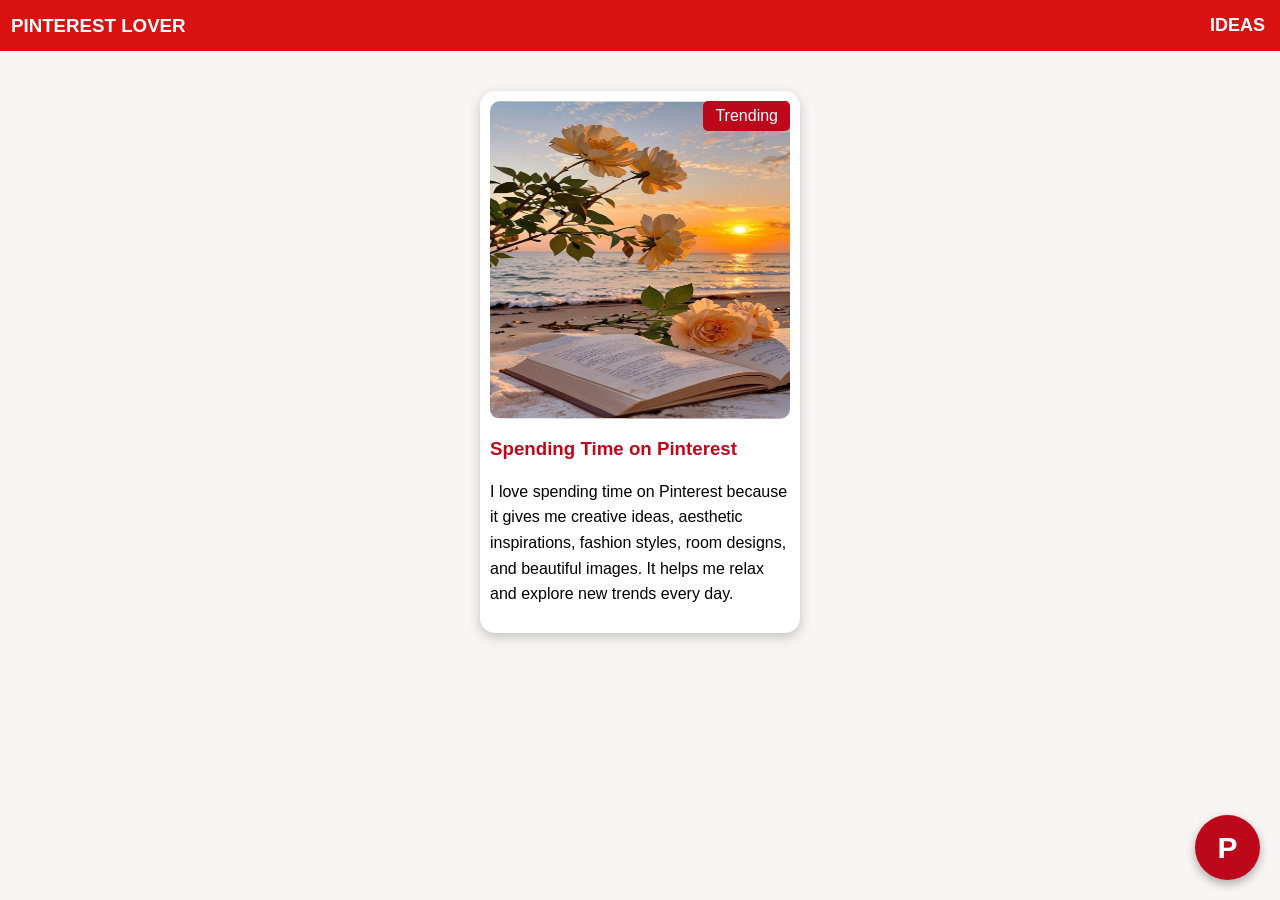
==== index.html @ 4ae5e1ac "renamed to index" ====
<!DOCTYPE html>
<html lang="en">
<head>
  <meta charset="UTF-8">
  <meta name="viewport" content="width=device-width, initial-scale=1.0">
  <title>UI Card</title>
</head>
<style>
body{
  margin: 0px;
  font-family: 'Segoe UI', Tahoma, Geneva, Verdana, sans-serif;
  background-color: #f8f4f4;

}
/* sticky nav */
nav{
  background-color: rgb(217, 17, 17);
  padding: 10px;
  margin: 0px;
  position: sticky;
  top: 0px;
  z-index: 1000;
  display: flex;
  justify-content: space-between;
  align-items: center;
}
nav h3{
  margin: 1px;
    color: white; 
  
}
nav a{
  color: aliceblue;
  margin: 5px;
  text-decoration: none;
  font-size: 18px;
  font-weight: bolder;
}

main{
padding: 40px;

}
.card{

  width: 300px;
  background-color: white;
  border-radius: 15px;
  padding: 10px;
  margin: auto;
  position: relative;
  box-shadow: 0 4px 12px rgba(0,0,0,0.2);

}
.card img{
  width: 100%;
  border-radius: 10px;
  height:318px;

}
.card h3 {
  margin-top: 15px;
  color: #bd081c;
}
.card p{
  line-height: 1.6;
}
 .badge{
      background-color:#bd081c;
      color:white;

      padding:6px 12px;

      border-radius:5px;

      position:absolute;

      top:10px;
      right:10px;
    }

    /* FAB */

    .fab{
      width:65px;
      height:65px;

      background-color:#bd081c;
      color:white;

      border-radius:50%;

      display:flex;
      justify-content:center;
      align-items:center;

      font-size:30px;
      font-weight:bold;
      text-decoration:none;

      position:fixed;

      bottom:20px;
      right:20px;

      box-shadow:0 4px 10px rgba(0,0,0,0.3);
    }

    /* EXTRA SCROLL */

    section{
      height:1000px;
    }

</style>
<body>
  <!-- sticky navbar -->
  <nav>
    <h3>PINTEREST LOVER</h3>
    <!-- NAVBAR PINTEREST LINK -->
  
     <a href="https://in.pinterest.com/search/pins/?q=aesthetic%20room" target="_blank">
  IDEAS
</a>
  </nav>
  <main>
<!-- card -->
<div class="card">
  <div class="badge">Trending</div>
  <img src="background.jpg.jpg" alt="">

  <h3>Spending Time on Pinterest</h3>
  <p>
     I love spending time on Pinterest because it gives me creative ideas,
        aesthetic inspirations, fashion styles, room designs, and beautiful images.
        It helps me relax and explore new trends every day.
  </p>
</div>



  </main>
<!-- FAB -->
  
  <a href="https://www.pinterest.com" target="_blank" class="fab">
  P
</a>


</body>

</html>
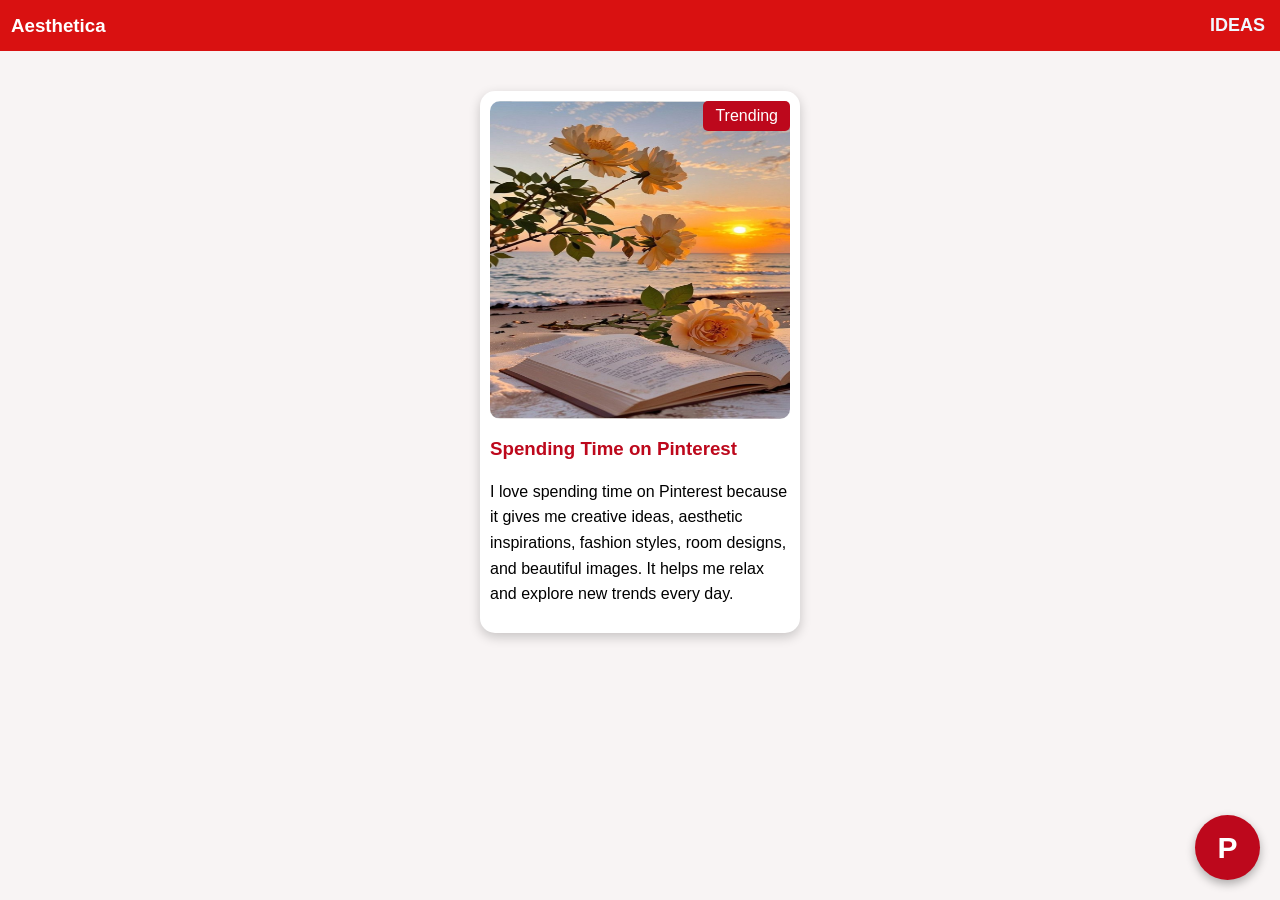
==== commit 5a149efa: "first commit" ====
--- a/index.html
+++ b/index.html
@@ -116,7 +116,7 @@
 <body>
   <!-- sticky navbar -->
   <nav>
-    <h3>PINTEREST LOVER</h3>
+    <h3>Aesthetica</h3>
     <!-- NAVBAR PINTEREST LINK -->
   
      <a href="https://in.pinterest.com/search/pins/?q=aesthetic%20room" target="_blank">
